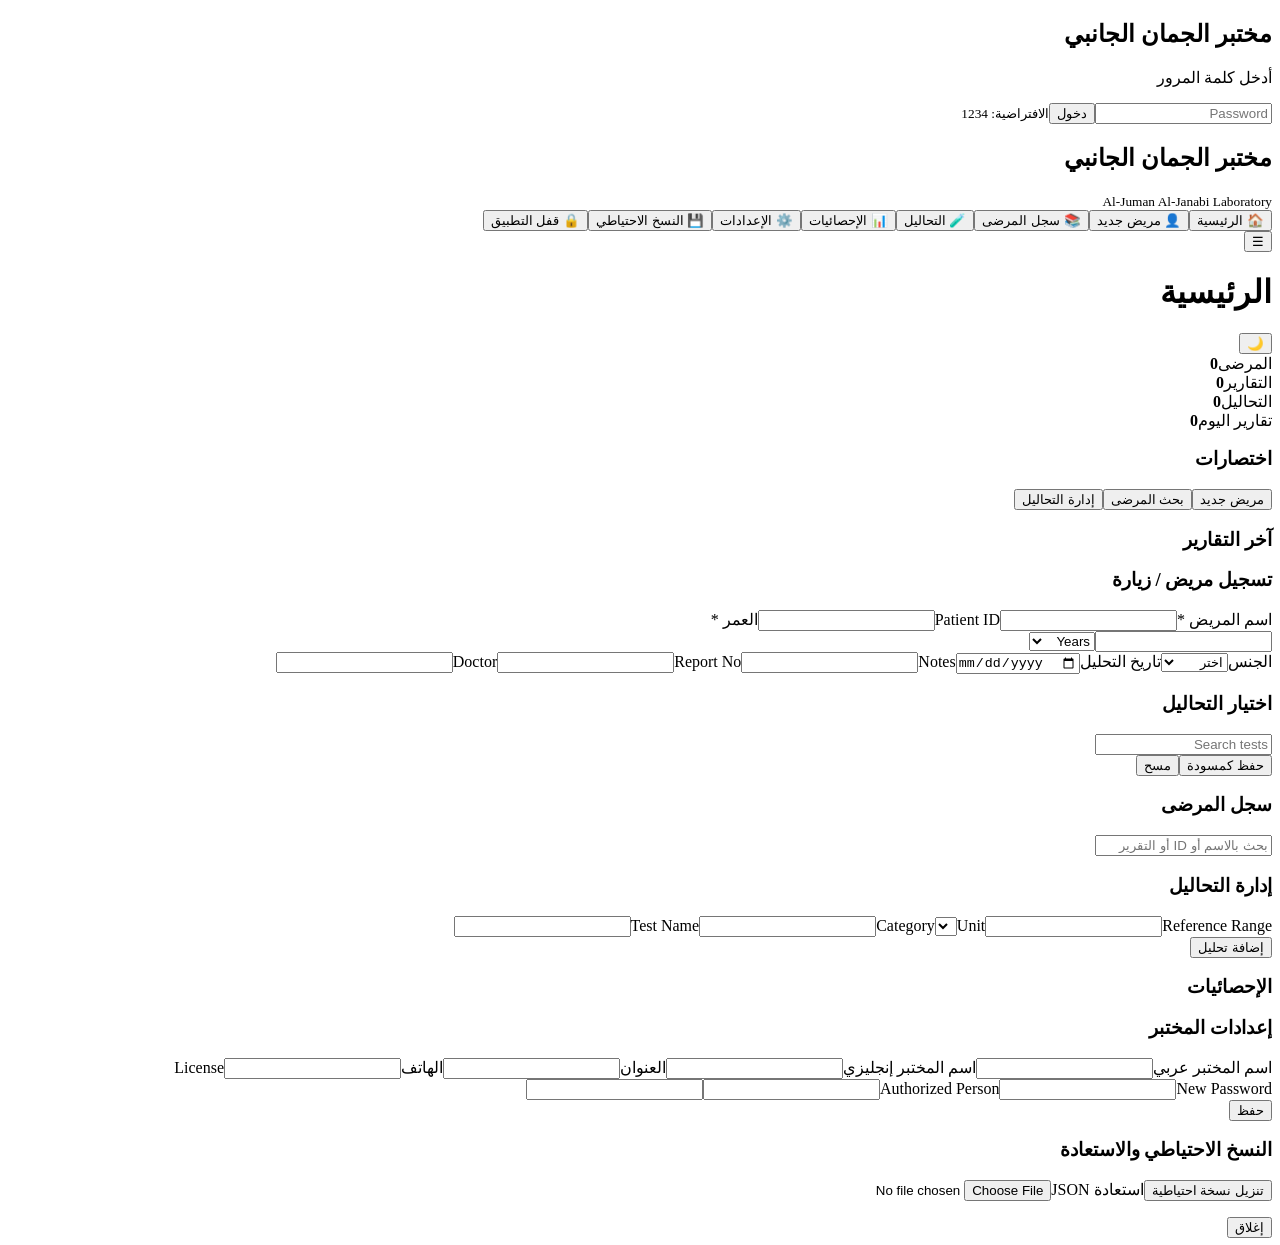
==== index.html @ e7df3959 "Add files via upload" ====
<!DOCTYPE html><html lang="ar" dir="rtl"><head><meta charset="UTF-8"><meta name="viewport" content="width=device-width,initial-scale=1"><title>مختبر الجمان الجانبي</title><link rel="manifest" href="manifest.json"><link rel="stylesheet" href="css/style.css"></head><body><div id="lockScreen" class="lock"><div class="lockbox"><h2>مختبر الجمان الجانبي</h2><p>أدخل كلمة المرور</p><input id="passwordInput" type="password" placeholder="Password"><button id="unlockBtn">دخول</button><small>الافتراضية: 1234</small></div></div><div class="app"><aside class="sidebar"><h2>مختبر الجمان الجانبي</h2><small>Al-Juman Al-Janabi Laboratory</small><nav id="nav"><button data-section="dashboard">🏠 الرئيسية</button><button data-section="patient">👤 مريض جديد</button><button data-section="history">📚 سجل المرضى</button><button data-section="tests">🧪 التحاليل</button><button data-section="stats">📊 الإحصائيات</button><button data-section="settings">⚙️ الإعدادات</button><button data-section="backup">💾 النسخ الاحتياطي</button><button id="lockButton">🔒 قفل التطبيق</button></nav></aside><main><header><button id="menuButton">☰</button><h1 id="pageTitle">الرئيسية</h1><button id="themeButton">🌙</button></header><section id="dashboard" class="section active"><div class="cards"><div class="card">المرضى<strong id="statPatients">0</strong></div><div class="card">التقارير<strong id="statReports">0</strong></div><div class="card">التحاليل<strong id="statTests">0</strong></div><div class="card">تقارير اليوم<strong id="statToday">0</strong></div></div><div class="panel"><h3>اختصارات</h3><button onclick="showSection('patient')">مريض جديد</button><button onclick="showSection('history')">بحث المرضى</button><button onclick="showSection('tests')">إدارة التحاليل</button></div><div class="panel"><h3>آخر التقارير</h3><div id="recentReports"></div></div></section><section id="patient" class="section"><div class="panel"><h3>تسجيل مريض / زيارة</h3><form id="patientForm"><div class="grid"><label>اسم المريض *<input id="pName" required></label><label>Patient ID<input id="pId" readonly></label><label>العمر *<div class="age"><input id="pAge" type="number" min="0" required><select id="pAgeUnit"><option>Years</option><option>Months</option><option>Days</option></select></div></label><label>الجنس<select id="pGender" required><option value="">اختر</option><option>Male</option><option>Female</option></select></label><label>تاريخ التحليل<input id="pDate" type="date" required></label><label>Doctor<input id="pDoctor"></label><label>Report No<input id="pReportNo" readonly></label><label>Notes<input id="pNotes"></label></div><h3>اختيار التحاليل</h3><input id="testSearch" placeholder="Search tests"><div id="testPicker" class="picker"></div><div id="selectedTests"></div><button type="submit">حفظ كمسودة</button><button type="button" onclick="resetPatientForm()">مسح</button></form></div></section><section id="history" class="section"><div class="panel"><h3>سجل المرضى</h3><input id="historySearch" placeholder="بحث بالاسم أو ID أو التقرير"><div id="historyList"></div></div></section><section id="tests" class="section"><div class="panel"><h3>إدارة التحاليل</h3><div class="grid"><label>Test Name<input id="newTestName"></label><label>Category<select id="newTestCategory"></select></label><label>Unit<input id="newTestUnit"></label><label>Reference Range<input id="newTestRange"></label></div><button id="addTestBtn">إضافة تحليل</button><div id="testManagement"></div></div></section><section id="stats" class="section"><div class="panel"><h3>الإحصائيات</h3><div id="statistics"></div></div></section><section id="settings" class="section"><div class="panel"><h3>إعدادات المختبر</h3><div class="grid"><label>اسم المختبر عربي<input id="labArabic"></label><label>اسم المختبر إنجليزي<input id="labEnglish"></label><label>العنوان<input id="labAddress"></label><label>الهاتف<input id="labPhone"></label><label>License<input id="labLicense"></label><label>Authorized Person<input id="labAuthorized"></label><label>New Password<input id="newPassword" type="password"></label></div><button id="saveSettings">حفظ</button></div></section><section id="backup" class="section"><div class="panel"><h3>النسخ الاحتياطي والاستعادة</h3><button id="exportBackup">تنزيل نسخة احتياطية</button><label>استعادة JSON<input id="importBackup" type="file" accept=".json"></label><p id="backupMessage"></p></div></section></main></div><div id="modal" class="modal"><div class="modalbox"><button onclick="closeModal()">إغلاق</button><div id="modalContent"></div></div></div><script src="js/database.js"></script><script src="js/tests.js"></script><script src="js/patients.js"></script><script src="js/reports.js"></script><script src="js/statistics.js"></script><script src="js/settings.js"></script><script src="js/backup.js"></script><script src="js/app.js"></script></body></html>
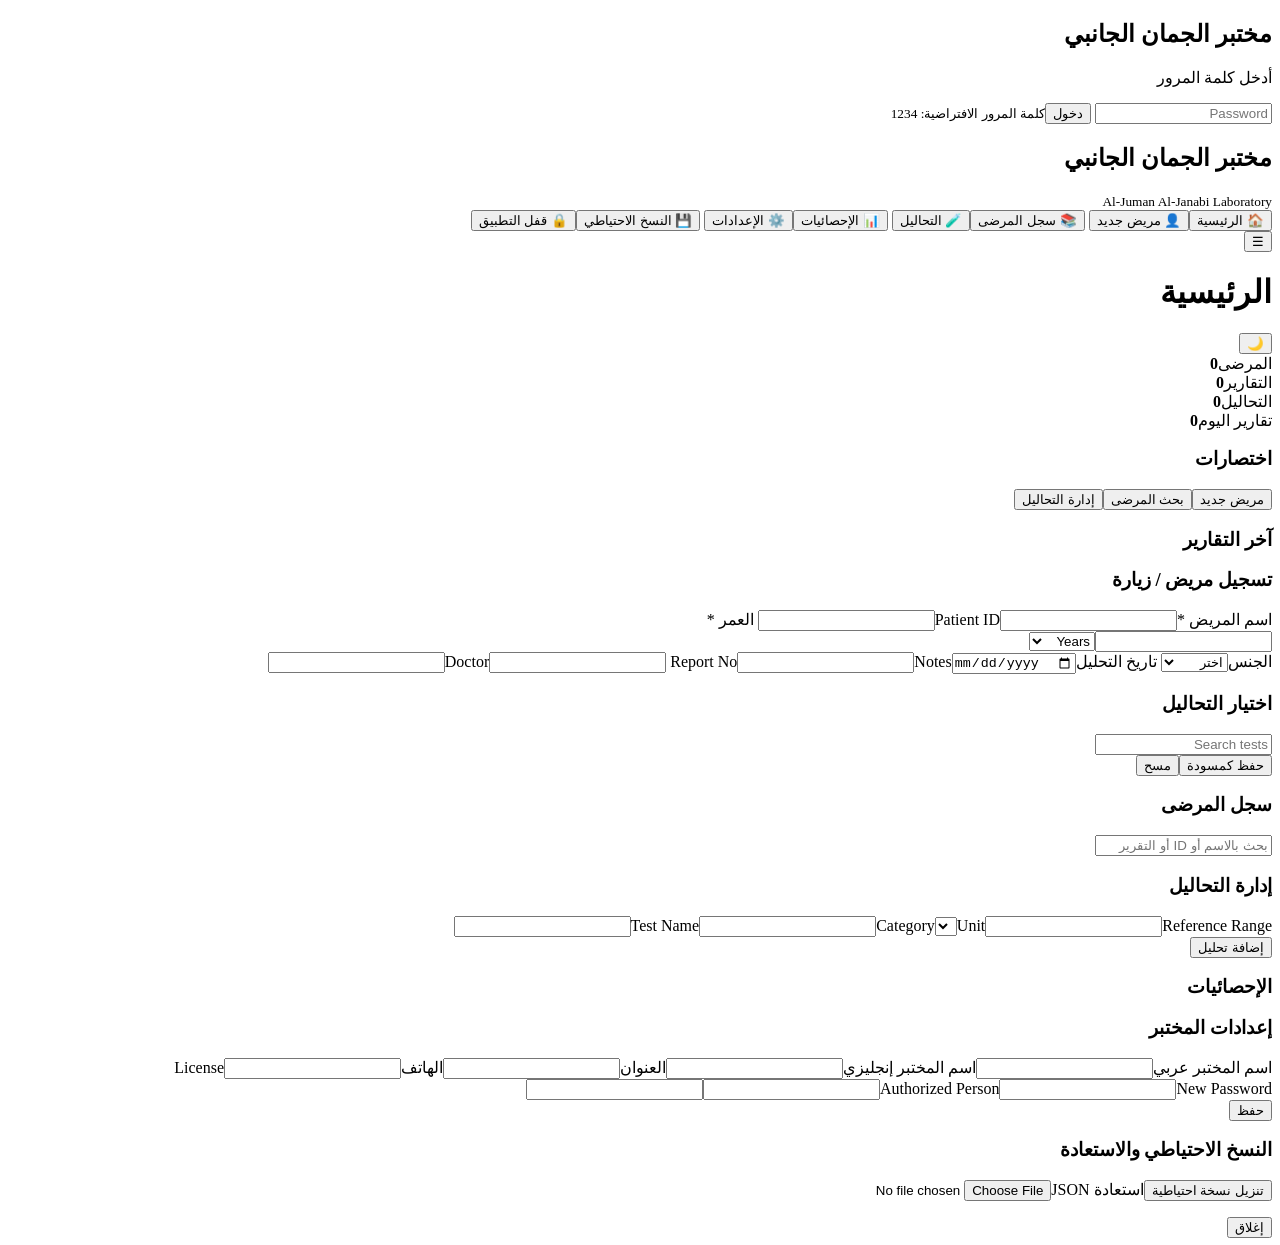
==== commit f8694c4b: "Add files via upload" ====
--- a/index.html
+++ b/index.html
@@ -1 +1,58 @@
-<!DOCTYPE html><html lang="ar" dir="rtl"><head><meta charset="UTF-8"><meta name="viewport" content="width=device-width,initial-scale=1"><title>مختبر الجمان الجانبي</title><link rel="manifest" href="manifest.json"><link rel="stylesheet" href="css/style.css"></head><body><div id="lockScreen" class="lock"><div class="lockbox"><h2>مختبر الجمان الجانبي</h2><p>أدخل كلمة المرور</p><input id="passwordInput" type="password" placeholder="Password"><button id="unlockBtn">دخول</button><small>الافتراضية: 1234</small></div></div><div class="app"><aside class="sidebar"><h2>مختبر الجمان الجانبي</h2><small>Al-Juman Al-Janabi Laboratory</small><nav id="nav"><button data-section="dashboard">🏠 الرئيسية</button><button data-section="patient">👤 مريض جديد</button><button data-section="history">📚 سجل المرضى</button><button data-section="tests">🧪 التحاليل</button><button data-section="stats">📊 الإحصائيات</button><button data-section="settings">⚙️ الإعدادات</button><button data-section="backup">💾 النسخ الاحتياطي</button><button id="lockButton">🔒 قفل التطبيق</button></nav></aside><main><header><button id="menuButton">☰</button><h1 id="pageTitle">الرئيسية</h1><button id="themeButton">🌙</button></header><section id="dashboard" class="section active"><div class="cards"><div class="card">المرضى<strong id="statPatients">0</strong></div><div class="card">التقارير<strong id="statReports">0</strong></div><div class="card">التحاليل<strong id="statTests">0</strong></div><div class="card">تقارير اليوم<strong id="statToday">0</strong></div></div><div class="panel"><h3>اختصارات</h3><button onclick="showSection('patient')">مريض جديد</button><button onclick="showSection('history')">بحث المرضى</button><button onclick="showSection('tests')">إدارة التحاليل</button></div><div class="panel"><h3>آخر التقارير</h3><div id="recentReports"></div></div></section><section id="patient" class="section"><div class="panel"><h3>تسجيل مريض / زيارة</h3><form id="patientForm"><div class="grid"><label>اسم المريض *<input id="pName" required></label><label>Patient ID<input id="pId" readonly></label><label>العمر *<div class="age"><input id="pAge" type="number" min="0" required><select id="pAgeUnit"><option>Years</option><option>Months</option><option>Days</option></select></div></label><label>الجنس<select id="pGender" required><option value="">اختر</option><option>Male</option><option>Female</option></select></label><label>تاريخ التحليل<input id="pDate" type="date" required></label><label>Doctor<input id="pDoctor"></label><label>Report No<input id="pReportNo" readonly></label><label>Notes<input id="pNotes"></label></div><h3>اختيار التحاليل</h3><input id="testSearch" placeholder="Search tests"><div id="testPicker" class="picker"></div><div id="selectedTests"></div><button type="submit">حفظ كمسودة</button><button type="button" onclick="resetPatientForm()">مسح</button></form></div></section><section id="history" class="section"><div class="panel"><h3>سجل المرضى</h3><input id="historySearch" placeholder="بحث بالاسم أو ID أو التقرير"><div id="historyList"></div></div></section><section id="tests" class="section"><div class="panel"><h3>إدارة التحاليل</h3><div class="grid"><label>Test Name<input id="newTestName"></label><label>Category<select id="newTestCategory"></select></label><label>Unit<input id="newTestUnit"></label><label>Reference Range<input id="newTestRange"></label></div><button id="addTestBtn">إضافة تحليل</button><div id="testManagement"></div></div></section><section id="stats" class="section"><div class="panel"><h3>الإحصائيات</h3><div id="statistics"></div></div></section><section id="settings" class="section"><div class="panel"><h3>إعدادات المختبر</h3><div class="grid"><label>اسم المختبر عربي<input id="labArabic"></label><label>اسم المختبر إنجليزي<input id="labEnglish"></label><label>العنوان<input id="labAddress"></label><label>الهاتف<input id="labPhone"></label><label>License<input id="labLicense"></label><label>Authorized Person<input id="labAuthorized"></label><label>New Password<input id="newPassword" type="password"></label></div><button id="saveSettings">حفظ</button></div></section><section id="backup" class="section"><div class="panel"><h3>النسخ الاحتياطي والاستعادة</h3><button id="exportBackup">تنزيل نسخة احتياطية</button><label>استعادة JSON<input id="importBackup" type="file" accept=".json"></label><p id="backupMessage"></p></div></section></main></div><div id="modal" class="modal"><div class="modalbox"><button onclick="closeModal()">إغلاق</button><div id="modalContent"></div></div></div><script src="js/database.js"></script><script src="js/tests.js"></script><script src="js/patients.js"></script><script src="js/reports.js"></script><script src="js/statistics.js"></script><script src="js/settings.js"></script><script src="js/backup.js"></script><script src="js/app.js"></script></body></html>
+<!DOCTYPE html>
+<html lang="ar" dir="rtl">
+<head>
+<meta charset="UTF-8">
+<meta name="viewport" content="width=device-width,initial-scale=1">
+<title>مختبر الجمان الجانبي</title>
+<link rel="manifest" href="manifest.json">
+<meta name="theme-color" content="#153c67">
+<link rel="stylesheet" href="css/style.css">
+</head>
+<body>
+<div id="lockScreen" class="lock">
+  <div class="lockbox">
+    <h2>مختبر الجمان الجانبي</h2><p>أدخل كلمة المرور</p>
+    <input id="passwordInput" type="password" placeholder="Password">
+    <button id="unlockBtn">دخول</button><small>كلمة المرور الافتراضية: 1234</small>
+  </div>
+</div>
+<div class="app">
+<aside class="sidebar">
+  <h2 id="labSideName">مختبر الجمان الجانبي</h2><small>Al-Juman Al-Janabi Laboratory</small>
+  <nav id="nav">
+    <button data-section="dashboard">🏠 الرئيسية</button><button data-section="patient">👤 مريض جديد</button>
+    <button data-section="history">📚 سجل المرضى</button><button data-section="tests">🧪 التحاليل</button>
+    <button data-section="stats">📊 الإحصائيات</button><button data-section="settings">⚙️ الإعدادات</button>
+    <button data-section="backup">💾 النسخ الاحتياطي</button><button id="lockButton">🔒 قفل التطبيق</button>
+  </nav>
+</aside>
+<main>
+<header><button id="menuButton">☰</button><h1 id="pageTitle">الرئيسية</h1><button id="themeButton">🌙</button></header>
+<section id="dashboard" class="section active">
+  <div class="cards">
+    <div class="card">المرضى<strong id="statPatients">0</strong></div><div class="card">التقارير<strong id="statReports">0</strong></div>
+    <div class="card">التحاليل<strong id="statTests">0</strong></div><div class="card">تقارير اليوم<strong id="statToday">0</strong></div>
+  </div>
+  <div class="panel"><h3>اختصارات</h3><button onclick="showSection('patient')">مريض جديد</button><button onclick="showSection('history')">بحث المرضى</button><button onclick="showSection('tests')">إدارة التحاليل</button></div>
+  <div class="panel"><h3>آخر التقارير</h3><div id="recentReports"></div></div>
+</section>
+<section id="patient" class="section"><div class="panel"><h3>تسجيل مريض / زيارة</h3>
+<form id="patientForm"><div class="grid">
+<label>اسم المريض *<input id="pName" required></label><label>Patient ID<input id="pId" readonly></label>
+<label>العمر *<div class="age"><input id="pAge" type="number" min="0" required><select id="pAgeUnit"><option>Years</option><option>Months</option><option>Days</option></select></div></label>
+<label>الجنس<select id="pGender" required><option value="">اختر</option><option>Male</option><option>Female</option></select></label>
+<label>تاريخ التحليل<input id="pDate" type="date" required></label><label>Doctor<input id="pDoctor"></label>
+<label>Report No<input id="pReportNo" readonly></label><label>Notes<input id="pNotes"></label>
+</div><h3>اختيار التحاليل</h3><input id="testSearch" placeholder="Search tests"><div id="testPicker" class="picker"></div><div id="selectedTests"></div>
+<div class="actions"><button type="submit">حفظ كمسودة</button><button type="button" class="secondary" onclick="resetPatientForm()">مسح</button></div></form></div></section>
+<section id="history" class="section"><div class="panel"><h3>سجل المرضى</h3><input id="historySearch" placeholder="بحث بالاسم أو ID أو التقرير"><div id="historyList"></div></div></section>
+<section id="tests" class="section"><div class="panel"><h3>إدارة التحاليل</h3><div class="grid">
+<label>Test Name<input id="newTestName"></label><label>Category<select id="newTestCategory"></select></label><label>Unit<input id="newTestUnit"></label><label>Reference Range<input id="newTestRange"></label></div><button id="addTestBtn">إضافة تحليل</button><div id="testManagement"></div></div></section>
+<section id="stats" class="section"><div class="panel"><h3>الإحصائيات</h3><div id="statistics"></div></div></section>
+<section id="settings" class="section"><div class="panel"><h3>إعدادات المختبر</h3><div class="grid">
+<label>اسم المختبر عربي<input id="labArabic"></label><label>اسم المختبر إنجليزي<input id="labEnglish"></label><label>العنوان<input id="labAddress"></label><label>الهاتف<input id="labPhone"></label><label>License<input id="labLicense"></label><label>Authorized Person<input id="labAuthorized"></label><label>New Password<input id="newPassword" type="password"></label></div><button id="saveSettings">حفظ</button></div></section>
+<section id="backup" class="section"><div class="panel"><h3>النسخ الاحتياطي والاستعادة</h3><button id="exportBackup">تنزيل نسخة احتياطية</button><label>استعادة JSON<input id="importBackup" type="file" accept=".json"></label><p id="backupMessage"></p></div></section>
+</main></div>
+<div id="modal" class="modal"><div class="modalbox"><button onclick="closeModal()">إغلاق</button><div id="modalContent"></div></div></div>
+<script src="js/database.js"></script><script src="js/tests.js"></script><script src="js/patients.js"></script><script src="js/reports.js"></script><script src="js/statistics.js"></script><script src="js/settings.js"></script><script src="js/backup.js"></script><script src="js/app.js"></script>
+<script>if('serviceWorker' in navigator){navigator.serviceWorker.register('./service-worker.js').catch(()=>{});}</script></body></html>
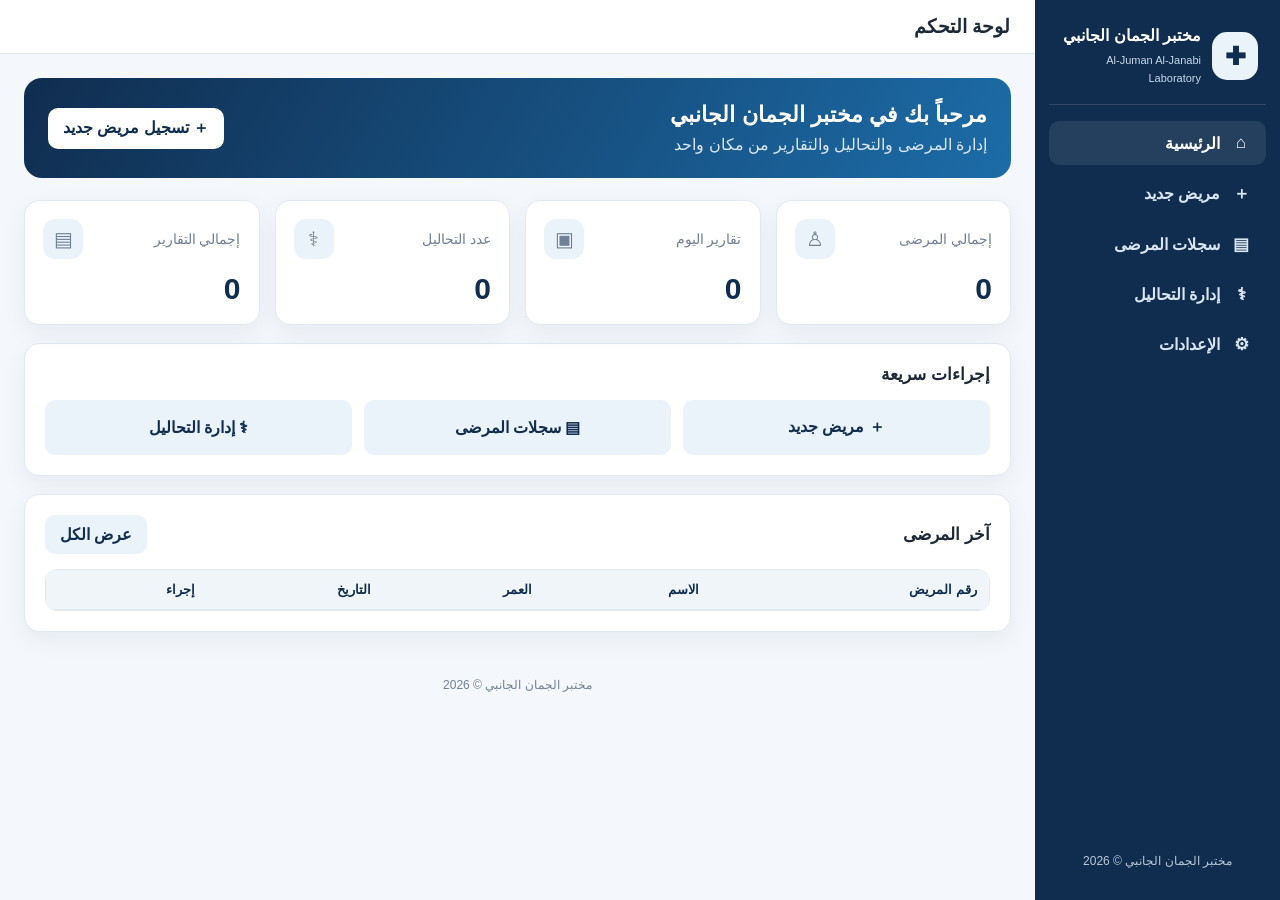
==== commit b0514ba9: "Update index.html" ====
--- a/index.html
+++ b/index.html
@@ -1,58 +1,560 @@
+
 <!DOCTYPE html>
 <html lang="ar" dir="rtl">
 <head>
 <meta charset="UTF-8">
 <meta name="viewport" content="width=device-width,initial-scale=1">
+<meta name="theme-color" content="#102d4f">
 <title>مختبر الجمان الجانبي</title>
-<link rel="manifest" href="manifest.json">
-<meta name="theme-color" content="#153c67">
-<link rel="stylesheet" href="css/style.css">
+
+<style>
+:root{
+--navy:#102d4f;
+--blue:#1c6ca8;
+--light:#eaf2fa;
+--bg:#f4f7fb;
+--text:#1c2938;
+--muted:#718096;
+--border:#e1e8f0;
+--white:#fff;
+--green:#16845b;
+--red:#c0392b;
+--shadow:0 8px 25px rgba(16,45,79,.06)
+}
+*{box-sizing:border-box}
+body{
+margin:0;background:var(--bg);color:var(--text);
+font-family:Arial,"Noto Sans Arabic",sans-serif
+}
+button,input,select,textarea{font:inherit}
+button{
+cursor:pointer;border:0;border-radius:10px;padding:10px 15px;
+background:var(--blue);color:white;font-weight:600
+}
+button:hover{filter:brightness(.96)}
+button:active{transform:scale(.98)}
+.btn-light{background:var(--light);color:var(--navy)}
+.btn-danger{background:#feeceb;color:var(--red)}
+.btn-green{background:var(--green)}
+
+.app{min-height:100vh;display:flex}
+.sidebar{
+width:245px;background:var(--navy);color:#fff;padding:20px 14px;
+display:flex;flex-direction:column;gap:16px;flex-shrink:0
+}
+.brand{
+display:flex;gap:11px;align-items:center;padding:6px 8px 18px;
+border-bottom:1px solid #ffffff22
+}
+.logo{
+height:48px;width:48px;border-radius:15px;background:#eaf2fa;
+color:var(--navy);display:grid;place-items:center;font-size:25px;font-weight:bold
+}
+.brand h1{font-size:16px;margin:0 0 5px}
+.brand small{font-size:11px;color:#c7d8e9}
+.nav{display:grid;gap:5px}
+.nav button{
+background:transparent;text-align:right;color:#d9e5f1;padding:12px 14px;
+border-radius:10px;display:flex;gap:10px;align-items:center
+}
+.nav button.active,.nav button:hover{background:#ffffff16;color:#fff}
+.nav .ico{width:22px;text-align:center;font-size:17px}
+.side-footer{margin-top:auto;font-size:12px;color:#b9c9d9;text-align:center;padding:12px}
+
+.main{min-width:0;flex:1}
+.topbar{
+background:#fff;border-bottom:1px solid var(--border);padding:15px 25px;
+display:flex;justify-content:space-between;align-items:center;gap:12px;flex-wrap:wrap
+}
+.topbar h2{font-size:19px;margin:0}
+.topbar .date{font-size:13px;color:var(--muted)}
+.content{max-width:1450px;margin:auto;padding:24px}
+.page{display:none}
+.page.active{display:block}
+.page-title{margin:0 0 20px;font-size:24px}
+
+.welcome{
+background:linear-gradient(120deg,#102d4f,#1c6ca8);color:white;
+border-radius:18px;padding:24px;margin-bottom:22px;
+display:flex;justify-content:space-between;align-items:center;gap:16px;flex-wrap:wrap
+}
+.welcome h2{margin:0 0 7px;font-size:22px}
+.welcome p{margin:0;color:#d9e7f5}
+.welcome button{background:white;color:var(--navy)}
+
+.cards{display:grid;grid-template-columns:repeat(4,minmax(0,1fr));gap:15px}
+.stat{
+background:#fff;border:1px solid var(--border);border-radius:15px;
+padding:18px;box-shadow:var(--shadow)
+}
+.stat-top{display:flex;justify-content:space-between;align-items:center;color:var(--muted);font-size:14px}
+.stat-icon{height:40px;width:40px;border-radius:12px;background:var(--light);display:grid;place-items:center;font-size:20px}
+.stat-num{font-size:30px;font-weight:bold;color:var(--navy);margin-top:13px}
+
+.panel{
+background:#fff;border:1px solid var(--border);border-radius:15px;
+padding:20px;margin-top:18px;box-shadow:var(--shadow)
+}
+.panel-head{
+display:flex;justify-content:space-between;align-items:center;
+gap:12px;flex-wrap:wrap;margin-bottom:15px
+}
+.panel-head h3{margin:0;font-size:17px}
+.quick{display:grid;grid-template-columns:repeat(3,1fr);gap:12px}
+.quick button{padding:17px;background:var(--light);color:var(--navy);text-align:center}
+
+.form-grid{display:grid;grid-template-columns:repeat(3,minmax(0,1fr));gap:15px}
+.field label{display:block;font-weight:700;font-size:13px;margin-bottom:7px}
+.field input,.field select,.field textarea{
+width:100%;border:1px solid var(--border);background:#fff;border-radius:9px;
+padding:11px;color:var(--text);outline:none
+}
+.field input:focus,.field select:focus,.field textarea:focus{
+border-color:var(--blue);box-shadow:0 0 0 3px #1c6ca818
+}
+.field textarea{min-height:85px;resize:vertical}
+.actions{display:flex;gap:8px;flex-wrap:wrap;margin-top:17px}
+.search{
+width:100%;max-width:440px;border:1px solid var(--border);
+padding:11px 13px;border-radius:10px;margin-bottom:14px
+}
+.table-wrap{overflow:auto;border:1px solid var(--border);border-radius:12px}
+table{width:100%;border-collapse:collapse;min-width:650px;background:white}
+th,td{text-align:right;padding:12px;border-bottom:1px solid var(--border);white-space:nowrap}
+th{background:#f0f5fa;color:var(--navy);font-size:13px}
+tbody tr:hover{background:#fafcff}
+.empty{text-align:center;color:var(--muted);padding:25px}
+.badge{display:inline-block;padding:4px 9px;border-radius:20px;background:#e9f3ff;color:#1c6ca8;font-size:12px}
+
+.test-list{display:grid;grid-template-columns:repeat(2,minmax(0,1fr));gap:9px;max-height:430px;overflow:auto}
+.test-option{
+border:1px solid var(--border);padding:12px;border-radius:10px;
+display:flex;gap:9px;align-items:center;cursor:pointer;background:#fff
+}
+.test-option.selected{border-color:var(--blue);background:#eef6ff}
+.test-option input{accent-color:var(--blue)}
+.test-option small{color:var(--muted);display:block;margin-top:4px}
+.result-input{min-width:110px}
+
+/* REPORT */
+#reportPreview{
+padding:0!important;margin:0!important;background:transparent!important;
+border:0!important;box-shadow:none!important;overflow:visible!important
+}
+.report-sheet{
+position:relative;width:210mm;height:297mm;margin:0 auto;
+background:#fff;overflow:hidden;isolation:isolate
+}
+.report-background{
+position:absolute;inset:0;width:210mm;height:297mm;
+object-fit:fill;z-index:0;display:block
+}
+.report-content{
+position:absolute;inset:0;z-index:1;color:#111;
+font-family:Arial,sans-serif
+}
+
+/* PATIENT INFORMATION - FIXED POSITION */
+.report-patient-info{
+position:absolute;
+top:15.8%;
+left:8%;
+right:8%;
+display:grid;
+grid-template-columns:repeat(3,minmax(0,1fr));
+gap:8px 14px;
+font-size:8.5pt;
+direction:ltr;
+text-align:left;
+line-height:1.35;
+z-index:10
+}
+.report-patient-info .info-item{
+min-width:0;
+overflow-wrap:anywhere;
+background:rgba(255,255,255,.88);
+padding:3px 5px;
+border-radius:2px
+}
+.report-patient-info b{font-weight:700;margin-right:3px}
+
+/* RESULTS TABLE - LOWER THAN PATIENT INFORMATION */
+.report-results{
+position:absolute;
+top:26.5%;
+left:8%;
+width:84%;
+border-collapse:collapse;
+table-layout:fixed;
+min-width:0;
+background:transparent;
+direction:ltr;
+z-index:5
+}
+.report-results th,.report-results td{
+border:1px solid #555;
+padding:4px 5px;
+text-align:center;
+white-space:normal;
+overflow-wrap:anywhere;
+font-size:9pt;
+background:transparent;
+color:#111
+}
+.report-results th{font-weight:700}
+.report-results tr.report-group{display:table-row!important}
+.report-results tr.report-group td{
+display:table-cell!important;
+background:#d8eafa!important;
+color:#102d4f!important;
+font-weight:700!important;
+text-align:left!important;
+padding:6px 8px!important;
+font-size:9pt!important;
+border-top:2px solid #286a9d!important;
+border-bottom:1px solid #286a9d!important;
+visibility:visible!important;
+opacity:1!important
+}
+.report-results th:nth-child(1){width:30%}
+.report-results th:nth-child(2){width:15%}
+.report-results th:nth-child(3){width:15%}
+.report-results th:nth-child(4){width:40%}
+
+.report-notes{
+position:absolute;left:8%;right:8%;bottom:12%;
+font-size:10pt;direction:ltr;text-align:left
+}
+.report-signature{
+position:absolute;bottom:6%;left:8%;
+font-size:10pt;direction:ltr;text-align:left
+}
+
+.report-head{border-bottom:2px solid var(--navy);padding-bottom:12px;margin-bottom:14px}
+.report-head h2{margin:0;color:var(--navy)}
+.report-head small{color:var(--muted)}
+.patient-meta{
+display:grid;grid-template-columns:repeat(3,1fr);gap:10px;
+margin:12px 0;padding:13px;background:#f7f9fc;border-radius:10px
+}
+.meta-item{font-size:13px}
+.meta-item b{display:block;margin-bottom:3px}
+
+.modal-back{
+position:fixed;inset:0;background:#07162999;display:none;
+align-items:center;justify-content:center;padding:15px;z-index:100
+}
+.modal-back.show{display:flex}
+.modal{width:min(600px,100%);background:#fff;border-radius:16px;padding:22px;max-height:90vh;overflow:auto}
+.modal h3{margin-top:0}
+.modal-actions{display:flex;gap:8px;flex-wrap:wrap;margin-top:18px}
+footer{text-align:center;color:var(--muted);padding:22px;font-size:12px}
+.mobile-menu{display:none}
+
+@media(max-width:1000px){
+.sidebar{width:205px}
+.cards{grid-template-columns:repeat(2,1fr)}
+.form-grid{grid-template-columns:repeat(2,1fr)}
+}
+
+@media(max-width:680px){
+.app{display:block}
+.sidebar{width:auto;padding:10px;position:sticky;top:0;z-index:10}
+.brand{padding:5px;border:0}
+.brand h1{font-size:15px}
+.brand small{font-size:10px}
+.nav{display:flex;overflow:auto;gap:5px}
+.nav button{white-space:nowrap;padding:9px 10px;font-size:12px}
+.side-footer{display:none}
+.topbar{padding:12px 15px}
+.content{padding:14px}
+.cards{grid-template-columns:repeat(2,1fr);gap:9px}
+.stat{padding:13px}
+.stat-num{font-size:25px}
+.welcome{padding:18px}
+.welcome h2{font-size:18px}
+.form-grid{grid-template-columns:1fr}
+.quick{grid-template-columns:1fr}
+.test-list{grid-template-columns:1fr}
+.patient-meta{grid-template-columns:1fr 1fr}
+.page-title{font-size:21px}
+}
+
+/* PRINT */
+@media print{
+@page{size:A4 portrait;margin:0}
+
+html,body{
+width:210mm!important;height:297mm!important;
+margin:0!important;padding:0!important;background:#fff!important;
+-webkit-print-color-adjust:exact!important;
+print-color-adjust:exact!important
+}
+
+.sidebar,.topbar,.content>.page:not(#reportPage),
+#reportPage .actions,.no-print,footer{display:none!important}
+
+.app,.main,.content{
+display:block!important;width:210mm!important;height:297mm!important;
+min-height:0!important;padding:0!important;margin:0!important;background:#fff!important
+}
+.page#reportPage{
+display:block!important;width:210mm!important;height:297mm!important;
+margin:0!important;padding:0!important
+}
+.page#reportPage>.page-title{display:none!important}
+.panel#reportPreview{
+display:block!important;width:210mm!important;height:297mm!important;
+padding:0!important;margin:0!important;border:0!important;
+box-shadow:none!important;background:#fff!important;overflow:hidden!important
+}
+.report-sheet{
+width:210mm!important;height:297mm!important;min-height:297mm!important;
+margin:0!important;page-break-after:avoid!important;break-after:avoid!important
+}
+.report-background{
+width:210mm!important;height:297mm!important;object-fit:fill!important
+}
+.report-content{width:210mm!important;height:297mm!important}
+
+.report-patient-info{
+top:15.8%!important;left:8%!important;right:8%!important;
+font-size:8.5pt!important;z-index:10!important
+}
+.report-results{
+min-width:0!important;width:84%!important;
+top:26.5%!important;z-index:5!important
+}
+.report-results th,.report-results td{
+background:transparent!important;
+-webkit-print-color-adjust:exact!important;
+print-color-adjust:exact!important
+}
+table{min-width:0!important}
+*{box-shadow:none!important}
+}
+</style>
 </head>
+
 <body>
-<div id="lockScreen" class="lock">
-  <div class="lockbox">
-    <h2>مختبر الجمان الجانبي</h2><p>أدخل كلمة المرور</p>
-    <input id="passwordInput" type="password" placeholder="Password">
-    <button id="unlockBtn">دخول</button><small>كلمة المرور الافتراضية: 1234</small>
-  </div>
-</div>
 <div class="app">
+
 <aside class="sidebar">
-  <h2 id="labSideName">مختبر الجمان الجانبي</h2><small>Al-Juman Al-Janabi Laboratory</small>
-  <nav id="nav">
-    <button data-section="dashboard">🏠 الرئيسية</button><button data-section="patient">👤 مريض جديد</button>
-    <button data-section="history">📚 سجل المرضى</button><button data-section="tests">🧪 التحاليل</button>
-    <button data-section="stats">📊 الإحصائيات</button><button data-section="settings">⚙️ الإعدادات</button>
-    <button data-section="backup">💾 النسخ الاحتياطي</button><button id="lockButton">🔒 قفل التطبيق</button>
-  </nav>
+<div class="brand">
+<div class="logo">✚</div>
+<div>
+<h1>مختبر الجمان الجانبي</h1>
+<small>Al-Juman Al-Janabi Laboratory</small>
+</div>
+</div>
+
+<nav class="nav">
+<button class="active" data-page="home"><span class="ico">⌂</span>الرئيسية</button>
+<button data-page="newPatient"><span class="ico">＋</span>مريض جديد</button>
+<button data-page="patients"><span class="ico">▤</span>سجلات المرضى</button>
+<button data-page="tests"><span class="ico">⚕</span>إدارة التحاليل</button>
+<button data-page="settings"><span class="ico">⚙</span>الإعدادات</button>
+</nav>
+
+<div class="side-footer">مختبر الجمان الجانبي © 2026</div>
 </aside>
-<main>
-<header><button id="menuButton">☰</button><h1 id="pageTitle">الرئيسية</h1><button id="themeButton">🌙</button></header>
-<section id="dashboard" class="section active">
-  <div class="cards">
-    <div class="card">المرضى<strong id="statPatients">0</strong></div><div class="card">التقارير<strong id="statReports">0</strong></div>
-    <div class="card">التحاليل<strong id="statTests">0</strong></div><div class="card">تقارير اليوم<strong id="statToday">0</strong></div>
-  </div>
-  <div class="panel"><h3>اختصارات</h3><button onclick="showSection('patient')">مريض جديد</button><button onclick="showSection('history')">بحث المرضى</button><button onclick="showSection('tests')">إدارة التحاليل</button></div>
-  <div class="panel"><h3>آخر التقارير</h3><div id="recentReports"></div></div>
-</section>
-<section id="patient" class="section"><div class="panel"><h3>تسجيل مريض / زيارة</h3>
-<form id="patientForm"><div class="grid">
-<label>اسم المريض *<input id="pName" required></label><label>Patient ID<input id="pId" readonly></label>
-<label>العمر *<div class="age"><input id="pAge" type="number" min="0" required><select id="pAgeUnit"><option>Years</option><option>Months</option><option>Days</option></select></div></label>
-<label>الجنس<select id="pGender" required><option value="">اختر</option><option>Male</option><option>Female</option></select></label>
-<label>تاريخ التحليل<input id="pDate" type="date" required></label><label>Doctor<input id="pDoctor"></label>
-<label>Report No<input id="pReportNo" readonly></label><label>Notes<input id="pNotes"></label>
-</div><h3>اختيار التحاليل</h3><input id="testSearch" placeholder="Search tests"><div id="testPicker" class="picker"></div><div id="selectedTests"></div>
-<div class="actions"><button type="submit">حفظ كمسودة</button><button type="button" class="secondary" onclick="resetPatientForm()">مسح</button></div></form></div></section>
-<section id="history" class="section"><div class="panel"><h3>سجل المرضى</h3><input id="historySearch" placeholder="بحث بالاسم أو ID أو التقرير"><div id="historyList"></div></div></section>
-<section id="tests" class="section"><div class="panel"><h3>إدارة التحاليل</h3><div class="grid">
-<label>Test Name<input id="newTestName"></label><label>Category<select id="newTestCategory"></select></label><label>Unit<input id="newTestUnit"></label><label>Reference Range<input id="newTestRange"></label></div><button id="addTestBtn">إضافة تحليل</button><div id="testManagement"></div></div></section>
-<section id="stats" class="section"><div class="panel"><h3>الإحصائيات</h3><div id="statistics"></div></div></section>
-<section id="settings" class="section"><div class="panel"><h3>إعدادات المختبر</h3><div class="grid">
-<label>اسم المختبر عربي<input id="labArabic"></label><label>اسم المختبر إنجليزي<input id="labEnglish"></label><label>العنوان<input id="labAddress"></label><label>الهاتف<input id="labPhone"></label><label>License<input id="labLicense"></label><label>Authorized Person<input id="labAuthorized"></label><label>New Password<input id="newPassword" type="password"></label></div><button id="saveSettings">حفظ</button></div></section>
-<section id="backup" class="section"><div class="panel"><h3>النسخ الاحتياطي والاستعادة</h3><button id="exportBackup">تنزيل نسخة احتياطية</button><label>استعادة JSON<input id="importBackup" type="file" accept=".json"></label><p id="backupMessage"></p></div></section>
-</main></div>
-<div id="modal" class="modal"><div class="modalbox"><button onclick="closeModal()">إغلاق</button><div id="modalContent"></div></div></div>
-<script src="js/database.js"></script><script src="js/tests.js"></script><script src="js/patients.js"></script><script src="js/reports.js"></script><script src="js/statistics.js"></script><script src="js/settings.js"></script><script src="js/backup.js"></script><script src="js/app.js"></script>
-<script>if('serviceWorker' in navigator){navigator.serviceWorker.register('./service-worker.js').catch(()=>{});}</script></body></html>+
+<div class="main">
+<div class="topbar">
+<h2 id="pageLabel">لوحة التحكم</h2>
+<div class="date" id="todayLabel"></div>
+</div>
+
+<main class="content">
+
+<section class="page active" id="home">
+<div class="welcome">
+<div>
+<h2>مرحباً بك في مختبر الجمان الجانبي</h2>
+<p>إدارة المرضى والتحاليل والتقارير من مكان واحد</p>
+</div>
+<button onclick="go('newPatient')">＋ تسجيل مريض جديد</button>
+</div>
+
+<div class="cards">
+<div class="stat"><div class="stat-top"><span>إجمالي المرضى</span><span class="stat-icon">♙</span></div><div class="stat-num" id="statPatients">0</div></div>
+<div class="stat"><div class="stat-top"><span>تقارير اليوم</span><span class="stat-icon">▣</span></div><div class="stat-num" id="statToday">0</div></div>
+<div class="stat"><div class="stat-top"><span>عدد التحاليل</span><span class="stat-icon">⚕</span></div><div class="stat-num" id="statTests">0</div></div>
+<div class="stat"><div class="stat-top"><span>إجمالي التقارير</span><span class="stat-icon">▤</span></div><div class="stat-num" id="statReports">0</div></div>
+</div>
+
+<div class="panel">
+<div class="panel-head"><h3>إجراءات سريعة</h3></div>
+<div class="quick">
+<button onclick="go('newPatient')">＋ مريض جديد</button>
+<button onclick="go('patients')">▤ سجلات المرضى</button>
+<button onclick="go('tests')">⚕ إدارة التحاليل</button>
+</div>
+</div>
+
+<div class="panel">
+<div class="panel-head"><h3>آخر المرضى</h3><button class="btn-light" onclick="go('patients')">عرض الكل</button></div>
+<div class="table-wrap">
+<table>
+<thead><tr><th>رقم المريض</th><th>الاسم</th><th>العمر</th><th>التاريخ</th><th>إجراء</th></tr></thead>
+<tbody id="recentPatients"></tbody>
+</table>
+</div>
+</div>
+</section>
+
+<section class="page" id="newPatient">
+<h2 class="page-title">تسجيل مريض / زيارة جديدة</h2>
+<div class="panel">
+<form id="patientForm">
+<div class="form-grid">
+<div class="field"><label>اسم المريض *</label><input id="pName" required></div>
+<div class="field">
+<label>العمر *</label>
+<div style="display:flex;gap:7px">
+<input id="pAge" type="number" min="0" required>
+<select id="pAgeUnit">
+<option value="Years">سنة</option>
+<option value="Months">شهر</option>
+<option value="Days">يوم</option>
+</select>
+</div>
+</div>
+<div class="field">
+<label>الجنس *</label>
+<select id="pGender" required>
+<option value="">اختر</option>
+<option value="Male">ذكر</option>
+<option value="Female">أنثى</option>
+</select>
+</div>
+<div class="field"><label>تاريخ الفحص *</label><input id="pDate" type="date" required></div>
+<div class="field"><label>رقم المريض</label><input id="pNumber" readonly></div>
+<div class="field"><label>اسم الطبيب (اختياري)</label><input id="pDoctor"></div>
+</div>
+<div class="field" style="margin-top:15px"><label>ملاحظات</label><textarea id="pNotes"></textarea></div>
+<div class="actions">
+<button type="submit">حفظ واختيار التحاليل</button>
+<button type="reset" class="btn-light">إعادة تعيين</button>
+</div>
+</form>
+</div>
+</section>
+
+<section class="page" id="choosePage">
+<h2 class="page-title">اختيار التحاليل</h2>
+<div class="panel">
+<div id="choosePatientInfo"></div>
+<input class="search" id="testSearch" placeholder="ابحث عن تحليل..." oninput="renderTestChoices()">
+<div class="test-list" id="testChoices"></div>
+<div class="actions">
+<button onclick="createReport()">متابعة إلى إدخال النتائج</button>
+<button class="btn-light" onclick="go('patients')">حفظ لاحقاً / رجوع</button>
+</div>
+</div>
+</section>
+
+<section class="page" id="resultPage">
+<h2 class="page-title">إدخال نتائج التحاليل</h2>
+<div class="panel">
+<div id="resultPatientInfo"></div>
+<div class="table-wrap">
+<table>
+<thead><tr><th>Test Name</th><th>Result</th><th>Unit</th><th>Reference Range</th><th>Note</th><th>حذف</th></tr></thead>
+<tbody id="resultRows"></tbody>
+</table>
+</div>
+<div class="actions">
+<button class="btn-light" onclick="saveDraft()">حفظ مسودة</button>
+<button class="btn-green" onclick="saveFinal()">حفظ واعتماد التقرير</button>
+<button class="btn-light" onclick="go('patients')">رجوع</button>
+</div>
+</div>
+</section>
+
+<section class="page" id="reportPage">
+<h2 class="page-title">معاينة التقرير</h2>
+<div class="panel" id="reportPreview"></div>
+<div class="actions no-print">
+<button onclick="printReport()">طباعة / حفظ PDF</button>
+<button class="btn-light" onclick="exportWord()">تصدير Word</button>
+<button class="btn-light" onclick="editCurrentReport()">تعديل النتائج</button>
+<button class="btn-light" onclick="go('patients')">العودة للسجلات</button>
+</div>
+</section>
+
+<section class="page" id="patients">
+<h2 class="page-title">سجلات المرضى</h2>
+<input class="search" id="patientSearch" placeholder="بحث بالاسم أو رقم المريض أو التقرير" oninput="renderPatients()">
+<div class="panel">
+<div class="table-wrap">
+<table>
+<thead><tr><th>رقم المريض</th><th>الاسم</th><th>العمر</th><th>الجنس</th><th>التاريخ</th><th>التقارير</th><th>إجراءات</th></tr></thead>
+<tbody id="patientsRows"></tbody>
+</table>
+</div>
+</div>
+</section>
+
+<section class="page" id="tests">
+<h2 class="page-title">إدارة التحاليل</h2>
+<div class="panel">
+<div class="panel-head"><h3>إضافة تحليل جديد</h3></div>
+<div class="form-grid">
+<div class="field"><label>اسم التحليل</label><input id="newTestName" placeholder="Test Name"></div>
+<div class="field"><label>الوحدة</label><input id="newTestUnit" placeholder="Unit"></div>
+<div class="field"><label>Reference Range</label><input id="newTestRange" placeholder="Reference Range"></div>
+</div>
+<div class="actions"><button onclick="addTest()">＋ إضافة التحليل</button></div>
+</div>
+
+<div class="panel">
+<div class="panel-head"><h3>التحاليل المعتمدة</h3></div>
+<div class="table-wrap">
+<table>
+<thead><tr><th>Test Name</th><th>Unit</th><th>Reference Range</th><th>إجراء</th></tr></thead>
+<tbody id="testsRows"></tbody>
+</table>
+</div>
+</div>
+</section>
+
+<section class="page" id="settings">
+<h2 class="page-title">الإعدادات والنسخ الاحتياطي</h2>
+<div class="panel">
+<h3>بيانات المختبر</h3>
+<div class="form-grid">
+<div class="field"><label>اسم المختبر بالعربي</label><input id="setLabAr"></div>
+<div class="field"><label>English Name</label><input id="setLabEn"></div>
+<div class="field"><label>رقم الهاتف</label><input id="setPhone"></div>
+<div class="field"><label>العنوان</label><input id="setAddress"></div>
+</div>
+<div class="actions"><button onclick="saveSettings()">حفظ الإعدادات</button></div>
+</div>
+
+<div class="panel">
+<h3>إدارة البيانات</h3>
+<div class="actions">
+<button onclick="backupData()">تصدير نسخة احتياطية</button>
+<button class="btn-light" onclick="restoreData()">استعادة نسخة</button>
+<button class="btn-danger" onclick="clearData()">مسح البيانات</button>
+</div>
+</div>
+</section>
+
+</main>
+<footer>مختبر الجمان الجانبي © 2026</footer>
+</div>
+</div>
+
+<div class="modal-back" id="outputModal">
+<div class="modal">
+<h3>إخراج التقرير</h3>
+<p>اختر طريقة إخراج التقرير:</p>
+<div class="modal-actions">
+<button onclick="printReport()">طباعة / PDF</button>
+<button class="btn-light" onclick="exportWord()">حفظ Word</button>
+<button class="btn-light" onclick="closeModal()">إلغاء</button>
+</div>
+</div>
+</div>
